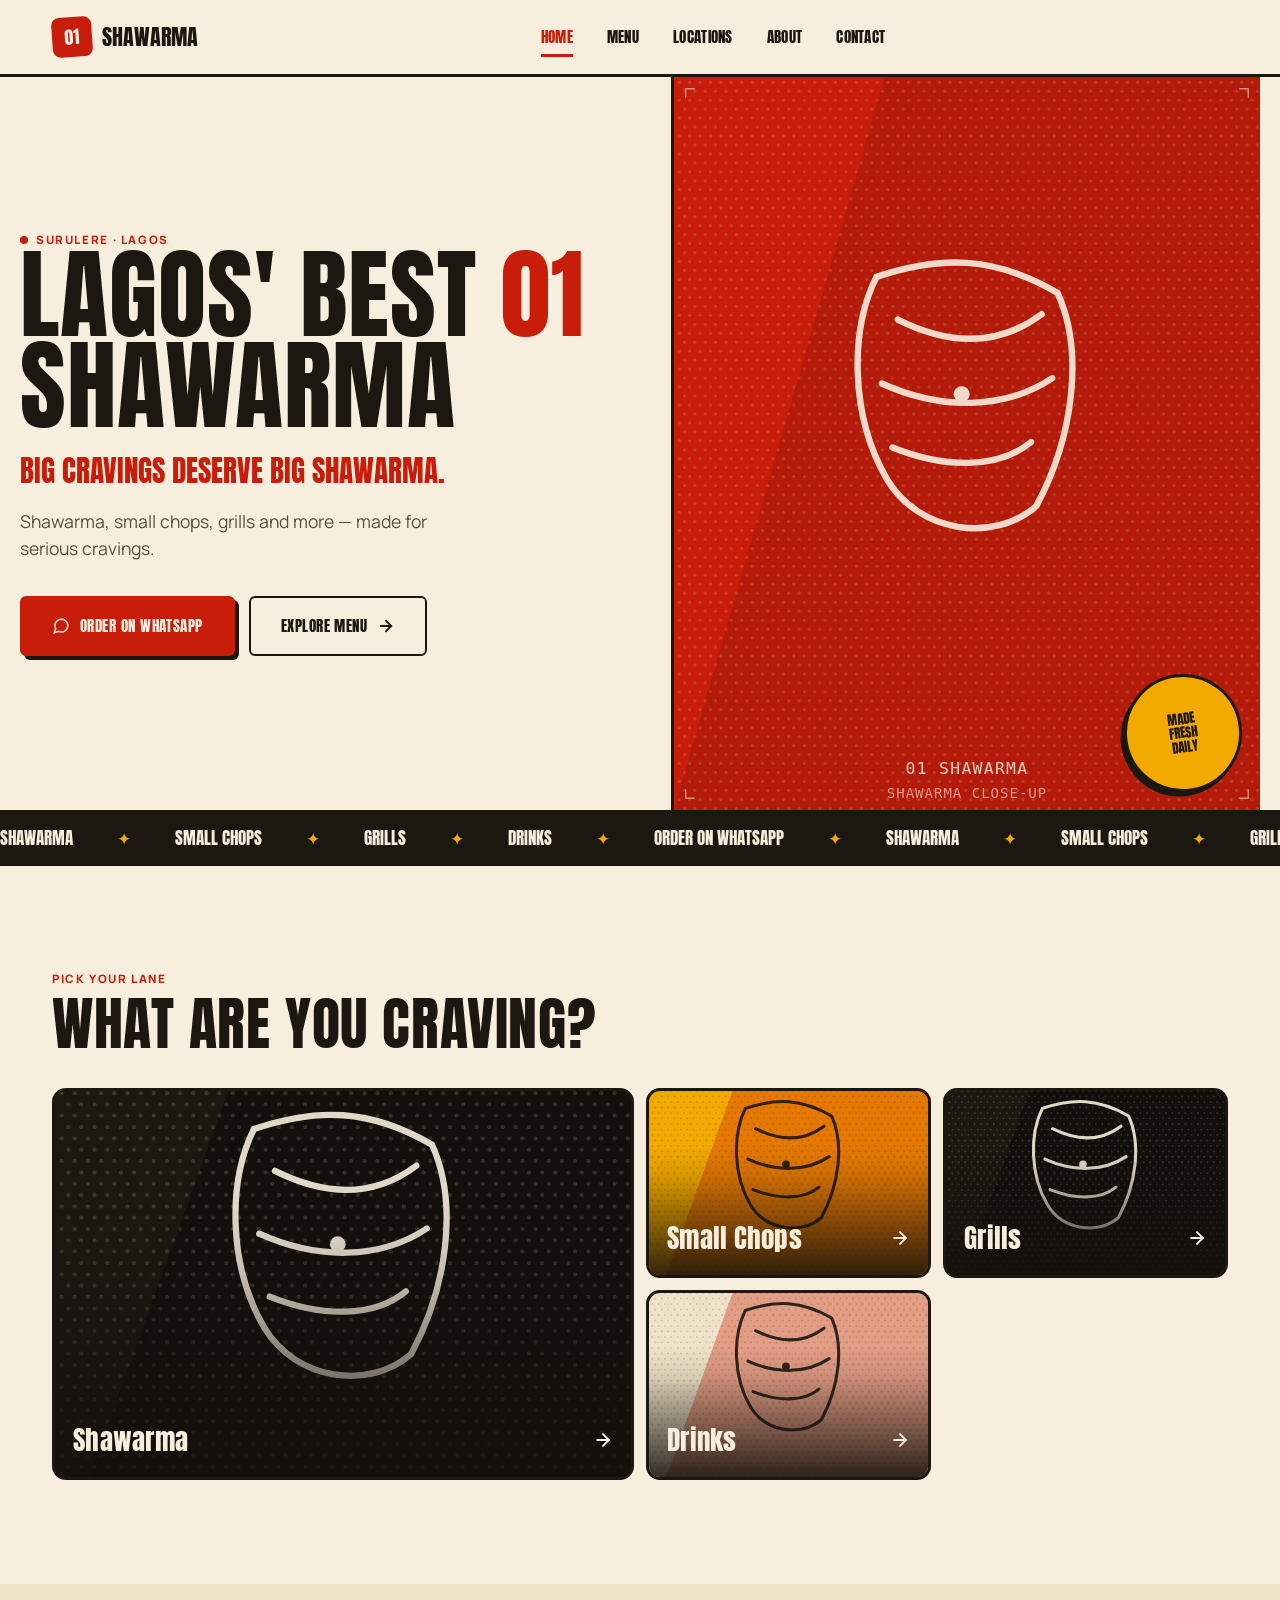
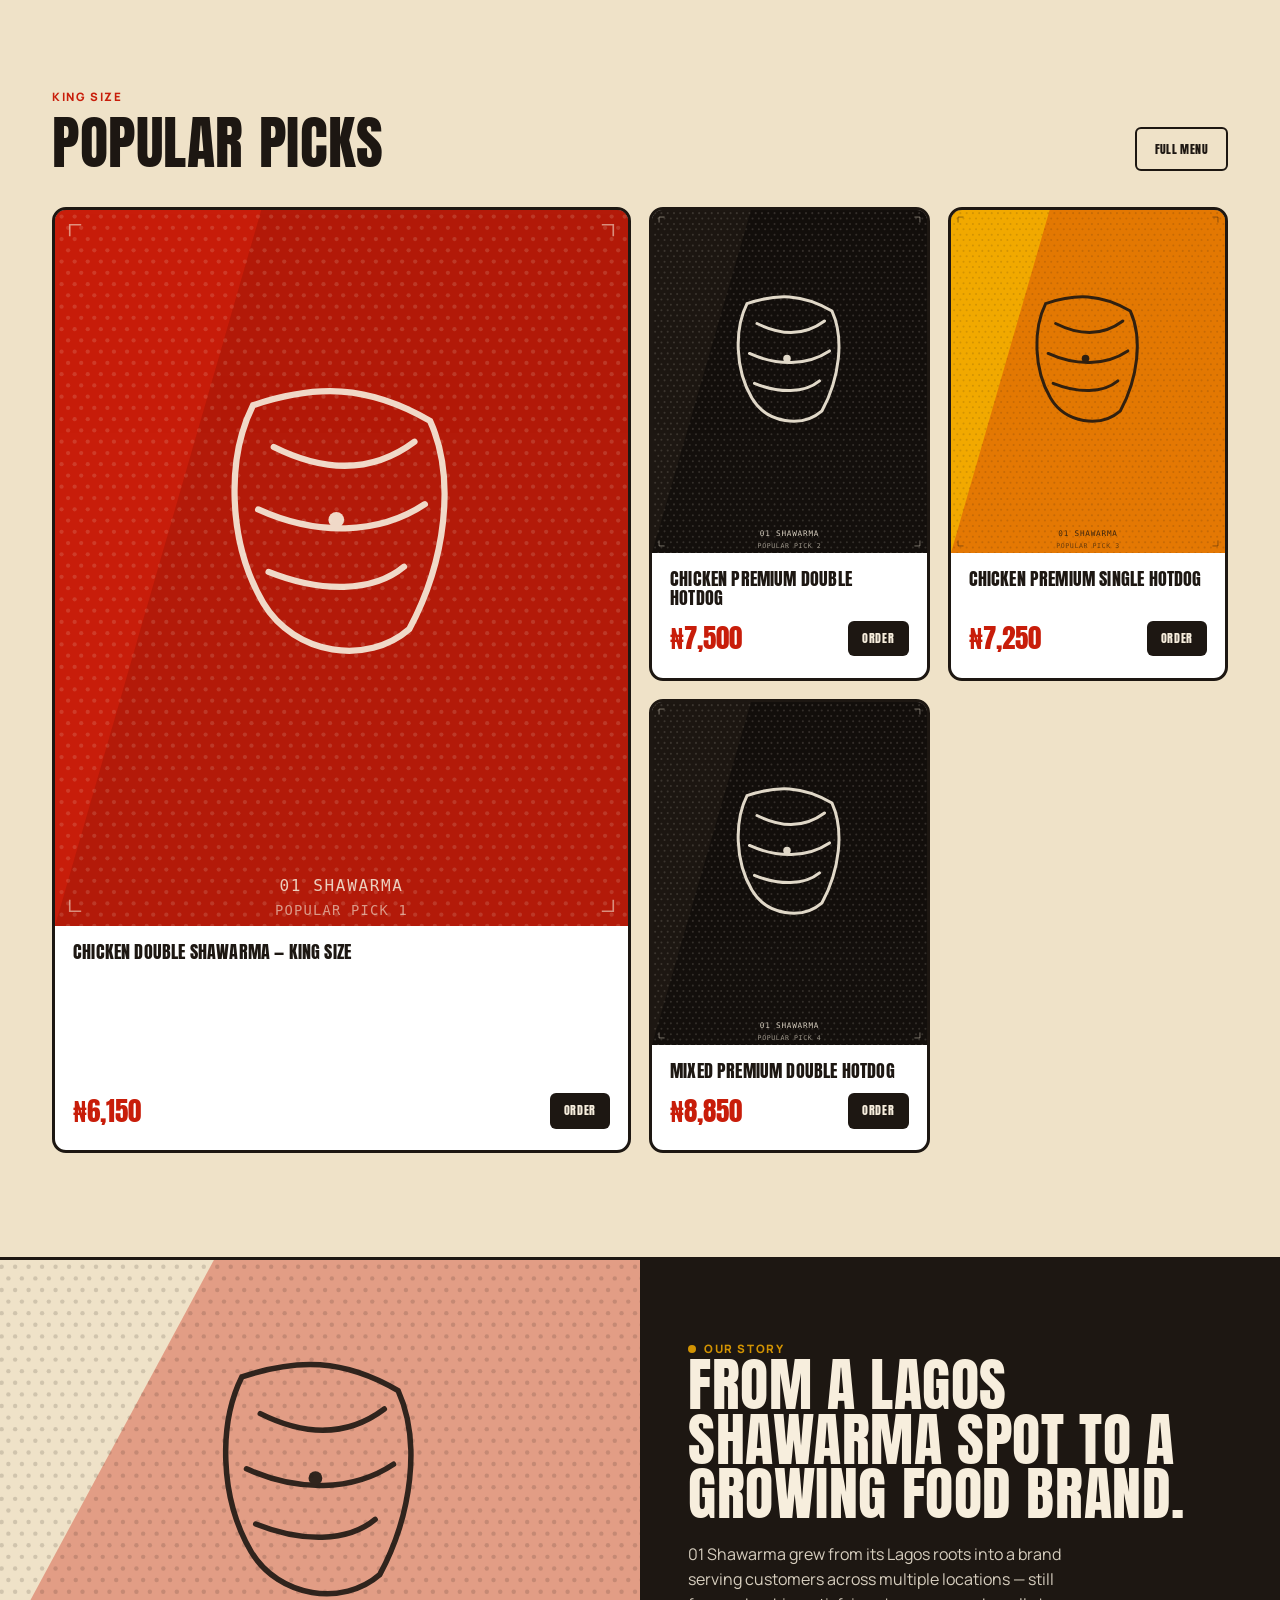
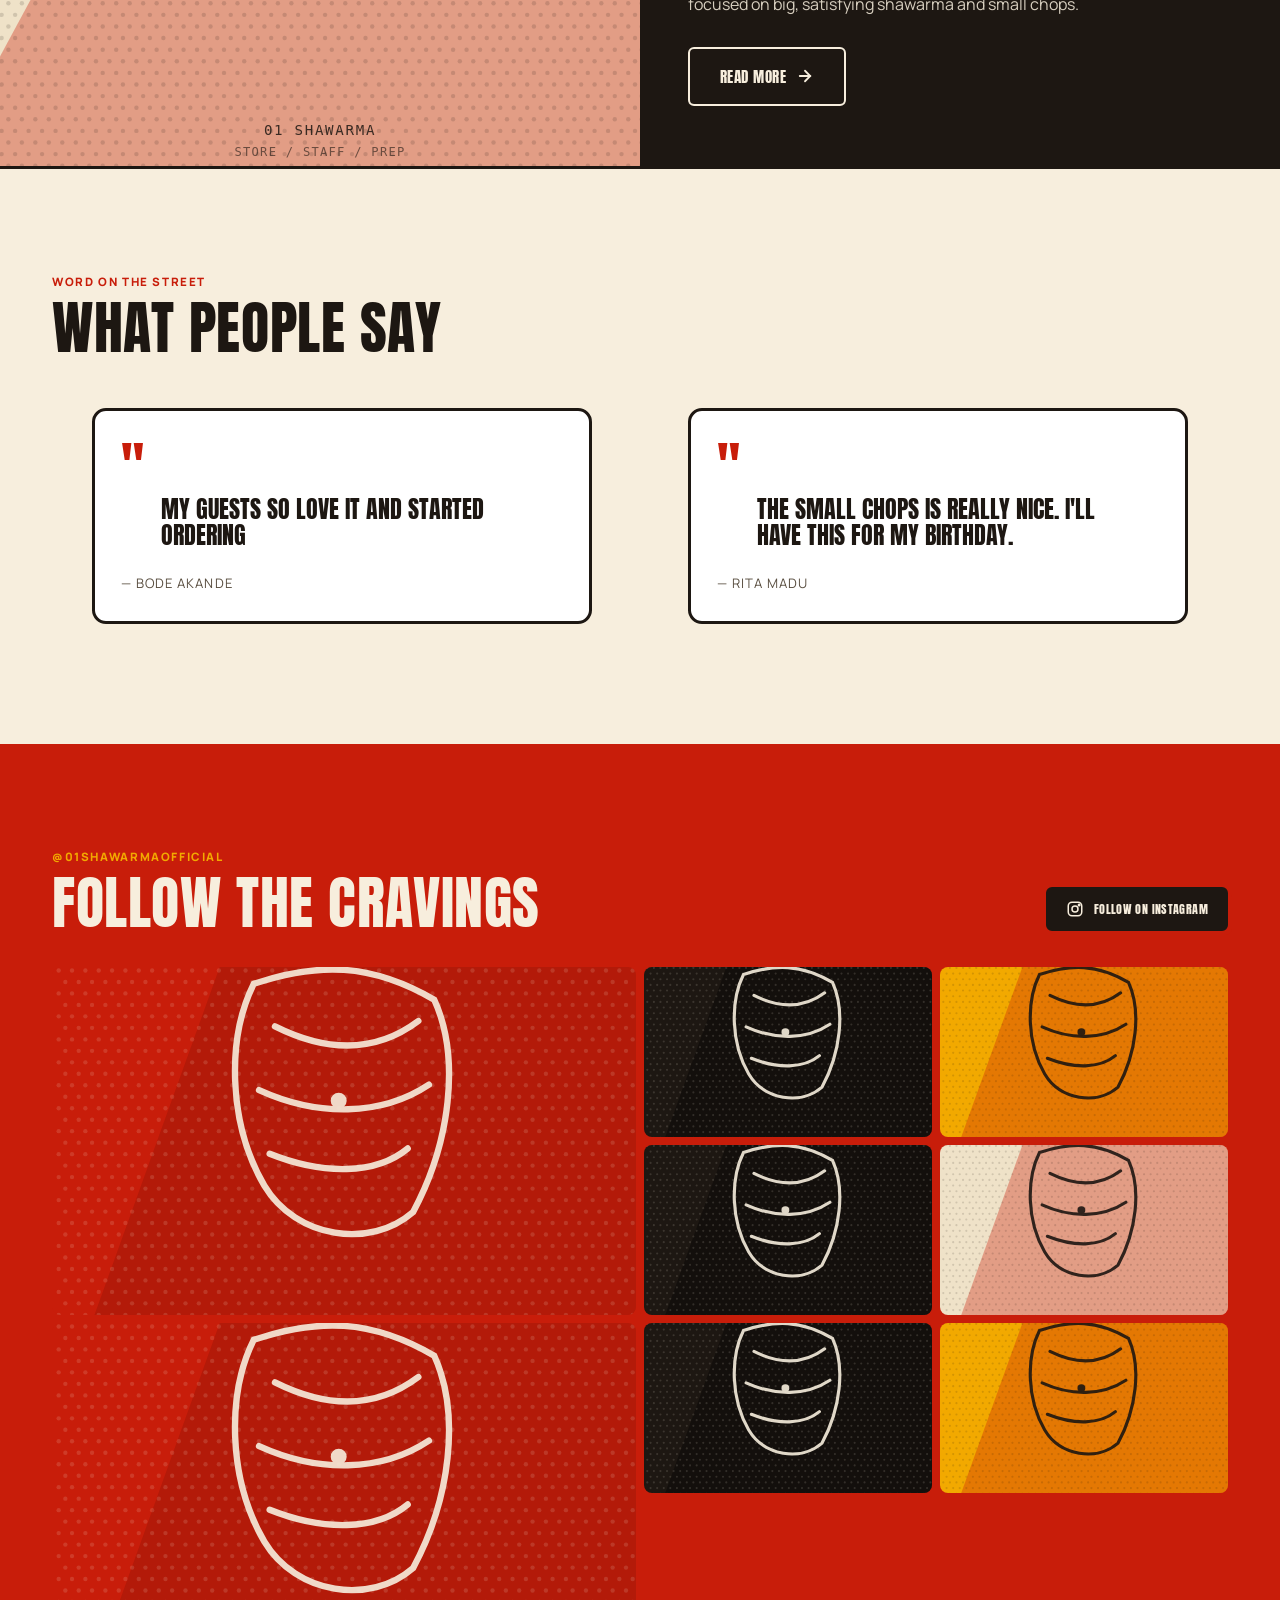
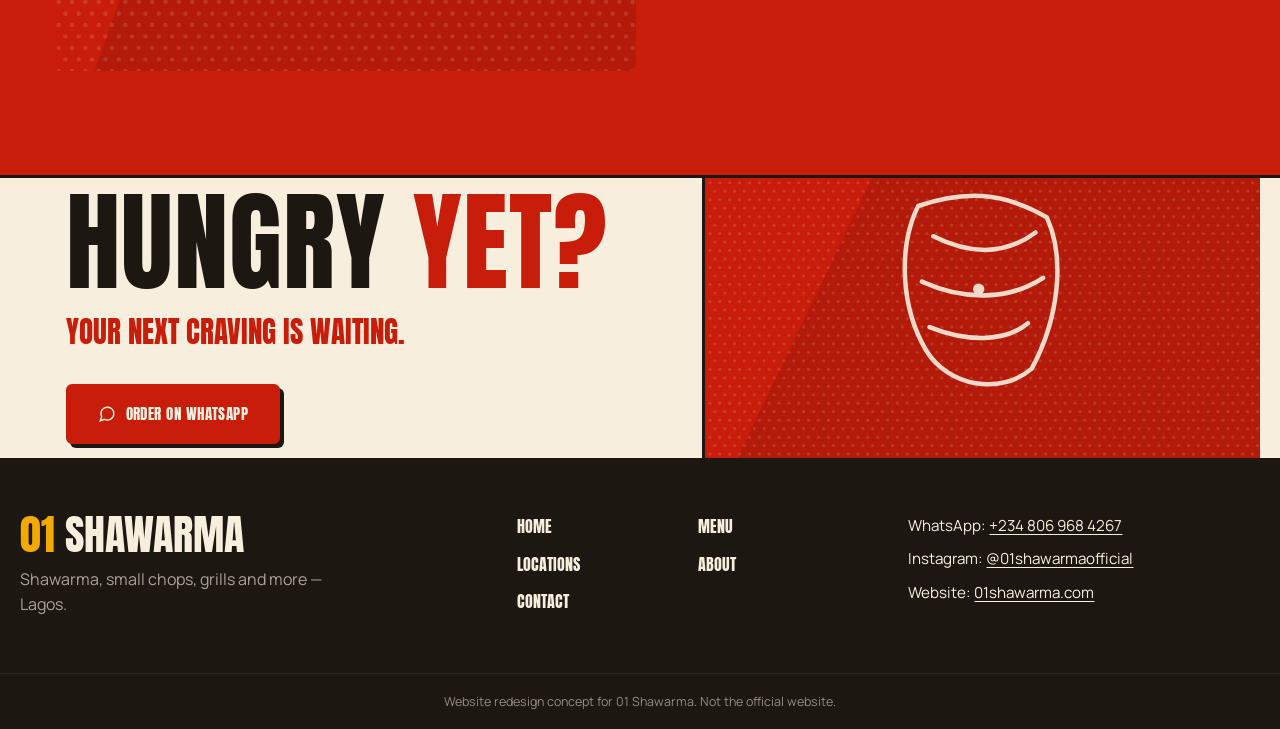
==== index.html @ a4154b5a "Add files via upload" ====
<!DOCTYPE html>
<html lang="en">
<head>
<meta charset="UTF-8" />
<meta name="viewport" content="width=device-width, initial-scale=1.0" />
<title>01 Shawarma — Lagos' Best 01 Shawarma | Order on WhatsApp</title>
<meta name="description" content="Big cravings deserve big shawarma. Shawarma, small chops, grills and more in Lagos. Order on WhatsApp." />
<meta property="og:title" content="01 Shawarma — Lagos' Best 01 Shawarma" />
<meta property="og:description" content="Shawarma, small chops, grills and more — made for serious cravings. Order on WhatsApp." />
<link rel="stylesheet" href="css/style.css" />
</head>
<body>

<!-- ======================= NAV ======================= -->
<header class="nav">
  <div class="wrap nav__row">
    <a href="index.html" class="logo" aria-label="01 Shawarma home">
      <span class="logo__mark">01</span> Shawarma
    </a>
    <nav class="nav__links" aria-label="Main">
      <a href="index.html" class="is-active">Home</a>
      <a href="menu.html">Menu</a>
      <a href="locations.html">Locations</a>
      <a href="about.html">About</a>
      <a href="contact.html">Contact</a>
    </nav>
    <div class="nav__actions">
      <a class="btn btn--primary btn--sm nav__whatsapp-desktop" href="https://wa.me/2348069684267?text=Hi%2001%20Shawarma%2C%20I%27d%20like%20to%20place%20an%20order." target="_blank" rel="noopener noreferrer">
        <svg viewBox="0 0 24 24" fill="none" stroke="currentColor" stroke-width="2"><path d="M21 11.5a8.38 8.38 0 0 1-.9 3.8 8.5 8.5 0 0 1-7.6 4.7 8.38 8.38 0 0 1-3.8-.9L3 21l1.9-5.7a8.38 8.38 0 0 1-.9-3.8 8.5 8.5 0 0 1 4.7-7.6 8.38 8.38 0 0 1 3.8-.9h.5a8.48 8.48 0 0 1 8 8v.5z"/></svg>
        Order on WhatsApp
      </a>
      <button class="nav__toggle" data-nav-toggle aria-expanded="false" aria-controls="mobile-nav" aria-label="Open menu">
        <svg width="20" height="20" viewBox="0 0 24 24" fill="none" stroke="currentColor" stroke-width="2.4" stroke-linecap="round"><line x1="3" y1="6" x2="21" y2="6"/><line x1="3" y1="12" x2="21" y2="12"/><line x1="3" y1="18" x2="21" y2="18"/></svg>
      </button>
    </div>
  </div>
  <nav id="mobile-nav" class="mobile-nav" data-mobile-nav aria-label="Mobile">
    <ul>
      <li><a href="index.html" class="is-active">Home</a></li>
      <li><a href="menu.html">Menu</a></li>
      <li><a href="locations.html">Locations</a></li>
      <li><a href="about.html">About</a></li>
      <li><a href="contact.html">Contact</a></li>
    </ul>
    <div class="mobile-nav__cta">
      <a class="btn btn--primary btn--block" href="https://wa.me/2348069684267?text=Hi%2001%20Shawarma%2C%20I%27d%20like%20to%20place%20an%20order." target="_blank" rel="noopener noreferrer">Order on WhatsApp</a>
    </div>
  </nav>
</header>

<!-- ======================= HERO ======================= -->
<section class="hero">
  <div class="wrap" style="padding:0;">
    <div class="hero__grid">
      <div class="hero__copy wrap">
        <p class="tag">Surulere · Lagos</p>
        <h1 class="h1">Lagos' best <span style="color:var(--red)">01</span> shawarma</h1>
        <p class="hero__sub">Big cravings deserve big shawarma.</p>
        <p class="hero__desc">Shawarma, small chops, grills and more — made for serious cravings.</p>
        <div class="hero__ctas">
          <a class="btn btn--primary" href="https://wa.me/2348069684267?text=Hi%2001%20Shawarma%2C%20I%27d%20like%20to%20place%20an%20order." target="_blank" rel="noopener noreferrer">
            <svg viewBox="0 0 24 24" fill="none" stroke="currentColor" stroke-width="2"><path d="M21 11.5a8.38 8.38 0 0 1-.9 3.8 8.5 8.5 0 0 1-7.6 4.7 8.38 8.38 0 0 1-3.8-.9L3 21l1.9-5.7a8.38 8.38 0 0 1-.9-3.8 8.5 8.5 0 0 1 4.7-7.6 8.38 8.38 0 0 1 3.8-.9h.5a8.48 8.48 0 0 1 8 8v.5z"/></svg>
            Order on WhatsApp
          </a>
          <a class="btn btn--outline" href="menu.html">
            Explore Menu
            <svg viewBox="0 0 24 24" fill="none" stroke="currentColor" stroke-width="2.4" stroke-linecap="round"><line x1="5" y1="12" x2="19" y2="12"/><polyline points="12 5 19 12 12 19"/></svg>
          </a>
        </div>
      </div>
      <div class="hero__media">
        <img src="images/hero-shawarma.svg" alt="Close-up of a freshly wrapped 01 Shawarma shawarma" />
        <div class="hero__badge">Made<br />fresh<br />daily</div>
      </div>
    </div>
  </div>
</section>

<!-- ======================= TICKER ======================= -->
<div class="ticker">
  <div class="ticker__track" data-ticker-track>
    <span>Shawarma <span class="dot">✦</span> Small Chops <span class="dot">✦</span> Grills <span class="dot">✦</span> Drinks <span class="dot">✦</span> Order on WhatsApp <span class="dot">✦</span></span>
  </div>
</div>

<!-- ======================= CATEGORIES ======================= -->
<section class="section">
  <div class="wrap">
    <div class="section-head reveal">
      <div>
        <p class="tag">Pick your lane</p>
        <h2 class="h2">What are you craving?</h2>
      </div>
    </div>
    <div class="bento">
      <a class="tile tile--feature" href="menu.html?category=Chicken%20Shawarma">
        <img src="images/cat-shawarma.svg" alt="01 Shawarma Shawarma" />
        <div class="tile__scrim"></div>
        <div class="tile__label">
          <h3>Shawarma</h3>
          <svg viewBox="0 0 24 24" fill="none" stroke="currentColor" stroke-width="2.4" stroke-linecap="round"><line x1="5" y1="12" x2="19" y2="12"/><polyline points="12 5 19 12 12 19"/></svg>
        </div>
      </a>
      <a class="tile" href="menu.html?category=Snacks">
        <img src="images/cat-smallchops.svg" alt="01 Shawarma Small Chops" />
        <div class="tile__scrim"></div>
        <div class="tile__label">
          <h3>Small Chops</h3>
          <svg viewBox="0 0 24 24" fill="none" stroke="currentColor" stroke-width="2.4" stroke-linecap="round"><line x1="5" y1="12" x2="19" y2="12"/><polyline points="12 5 19 12 12 19"/></svg>
        </div>
      </a>
      <a class="tile" href="menu.html?category=Special%2FMixed">
        <img src="images/cat-grills.svg" alt="01 Shawarma Grills" />
        <div class="tile__scrim"></div>
        <div class="tile__label">
          <h3>Grills</h3>
          <svg viewBox="0 0 24 24" fill="none" stroke="currentColor" stroke-width="2.4" stroke-linecap="round"><line x1="5" y1="12" x2="19" y2="12"/><polyline points="12 5 19 12 12 19"/></svg>
        </div>
      </a>
      <a class="tile" href="menu.html?category=Drinks">
        <img src="images/cat-drinks.svg" alt="01 Shawarma Drinks" />
        <div class="tile__scrim"></div>
        <div class="tile__label">
          <h3>Drinks</h3>
          <svg viewBox="0 0 24 24" fill="none" stroke="currentColor" stroke-width="2.4" stroke-linecap="round"><line x1="5" y1="12" x2="19" y2="12"/><polyline points="12 5 19 12 12 19"/></svg>
        </div>
      </a>
    </div>
  </div>
</section>

<!-- ======================= POPULAR PICKS ======================= -->
<section class="section" style="background:var(--cream-dim);">
  <div class="wrap">
    <div class="section-head reveal">
      <div>
        <p class="tag">King size</p>
        <h2 class="h2">Popular picks</h2>
      </div>
      <a href="menu.html" class="btn btn--outline btn--sm">Full menu</a>
    </div>
    <div class="picks-grid">
      <article class="card-product">
        <div class="card-product__media"><img src="images/pick-1.svg" alt="Chicken Double Shawarma, King Size" /></div>
        <div class="card-product__body">
          <h3 class="card-product__name">Chicken Double Shawarma — King Size</h3>
          <div class="card-product__row">
            <span class="price">₦6,150</span>
            <a class="card-product__order" href="https://wa.me/2348069684267?text=Hi%2001%20Shawarma%2C%20I%27d%20like%20to%20order%3A%20Chicken%20Double%20Shawarma%20%E2%80%94%20King%20Size" target="_blank" rel="noopener noreferrer">Order</a>
          </div>
        </div>
      </article>
      <article class="card-product">
        <div class="card-product__media"><img src="images/pick-2.svg" alt="Chicken Premium Double Hotdog, King Size" /></div>
        <div class="card-product__body">
          <h3 class="card-product__name">Chicken Premium Double Hotdog</h3>
          <div class="card-product__row">
            <span class="price">₦7,500</span>
            <a class="card-product__order" href="https://wa.me/2348069684267?text=Hi%2001%20Shawarma%2C%20I%27d%20like%20to%20order%3A%20Chicken%20Premium%20Double%20Hotdog%20%E2%80%94%20King%20Size" target="_blank" rel="noopener noreferrer">Order</a>
          </div>
        </div>
      </article>
      <article class="card-product">
        <div class="card-product__media"><img src="images/pick-3.svg" alt="Chicken Premium Single Hotdog, King Size" /></div>
        <div class="card-product__body">
          <h3 class="card-product__name">Chicken Premium Single Hotdog</h3>
          <div class="card-product__row">
            <span class="price">₦7,250</span>
            <a class="card-product__order" href="https://wa.me/2348069684267?text=Hi%2001%20Shawarma%2C%20I%27d%20like%20to%20order%3A%20Chicken%20Premium%20Single%20Hotdog%20%E2%80%94%20King%20Size" target="_blank" rel="noopener noreferrer">Order</a>
          </div>
        </div>
      </article>
      <article class="card-product">
        <div class="card-product__media"><img src="images/pick-4.svg" alt="Mixed Premium Double Hotdog, King Size" /></div>
        <div class="card-product__body">
          <h3 class="card-product__name">Mixed Premium Double Hotdog</h3>
          <div class="card-product__row">
            <span class="price">₦8,850</span>
            <a class="card-product__order" href="https://wa.me/2348069684267?text=Hi%2001%20Shawarma%2C%20I%27d%20like%20to%20order%3A%20Mixed%20Premium%20Double%20Hotdog%20%E2%80%94%20King%20Size" target="_blank" rel="noopener noreferrer">Order</a>
          </div>
        </div>
      </article>
    </div>
  </div>
</section>

<!-- ======================= STORY ======================= -->
<section class="split">
  <div class="split__media"><img src="images/story-kitchen.svg" alt="01 Shawarma staff preparing food in store" /></div>
  <div class="split__copy">
    <p class="tag">Our story</p>
    <h2 class="h2">From a Lagos shawarma spot to a growing food brand.</h2>
    <p>01 Shawarma grew from its Lagos roots into a brand serving customers across multiple locations — still focused on big, satisfying shawarma and small chops.</p>
    <a class="btn btn--outline" href="about.html" style="border-color:var(--cream); color:var(--cream);">
      Read more
      <svg viewBox="0 0 24 24" fill="none" stroke="currentColor" stroke-width="2.4" stroke-linecap="round"><line x1="5" y1="12" x2="19" y2="12"/><polyline points="12 5 19 12 12 19"/></svg>
    </a>
  </div>
</section>

<!-- ======================= TESTIMONIALS ======================= -->
<section class="section">
  <div class="wrap">
    <div class="section-head reveal">
      <div>
        <p class="tag">Word on the street</p>
        <h2 class="h2">What people say</h2>
      </div>
    </div>
    <div class="testimonials">
      <figure class="testimonial">
        <div class="testimonial__mark" aria-hidden="true">"</div>
        <blockquote class="testimonial__quote">My guests so love it and started ordering</blockquote>
        <figcaption class="testimonial__author">— Bode Akande</figcaption>
      </figure>
      <figure class="testimonial">
        <div class="testimonial__mark" aria-hidden="true">"</div>
        <blockquote class="testimonial__quote">The small chops is really nice. I'll have this for my birthday.</blockquote>
        <figcaption class="testimonial__author">— Rita Madu</figcaption>
      </figure>
    </div>
  </div>
</section>

<!-- ======================= INSTAGRAM ======================= -->
<section class="section insta-section">
  <div class="wrap">
    <div class="section-head reveal">
      <div>
        <p class="tag">@01shawarmaofficial</p>
        <h2 class="h2">Follow the cravings</h2>
      </div>
      <a href="https://instagram.com/01shawarmaofficial" target="_blank" rel="noopener noreferrer" class="btn btn--dark btn--sm">
        <svg viewBox="0 0 24 24" fill="none" stroke="currentColor" stroke-width="2"><rect x="3" y="3" width="18" height="18" rx="5"/><circle cx="12" cy="12" r="4"/><circle cx="17.5" cy="6.5" r="1"/></svg>
        Follow on Instagram
      </a>
    </div>
    <div class="collage">
      <a class="span-2" href="https://instagram.com/01shawarmaofficial" target="_blank" rel="noopener noreferrer" aria-label="01 Shawarma Instagram post 1"><img src="images/insta-1.svg" alt="01 Shawarma Instagram photo 1" /></a>
      <a href="https://instagram.com/01shawarmaofficial" target="_blank" rel="noopener noreferrer" aria-label="01 Shawarma Instagram post 2"><img src="images/insta-2.svg" alt="01 Shawarma Instagram photo 2" /></a>
      <a href="https://instagram.com/01shawarmaofficial" target="_blank" rel="noopener noreferrer" aria-label="01 Shawarma Instagram post 3"><img src="images/insta-3.svg" alt="01 Shawarma Instagram photo 3" /></a>
      <a href="https://instagram.com/01shawarmaofficial" target="_blank" rel="noopener noreferrer" aria-label="01 Shawarma Instagram post 4"><img src="images/insta-4.svg" alt="01 Shawarma Instagram photo 4" /></a>
      <a href="https://instagram.com/01shawarmaofficial" target="_blank" rel="noopener noreferrer" aria-label="01 Shawarma Instagram post 5"><img src="images/insta-5.svg" alt="01 Shawarma Instagram photo 5" /></a>
      <a class="span-2" href="https://instagram.com/01shawarmaofficial" target="_blank" rel="noopener noreferrer" aria-label="01 Shawarma Instagram post 6"><img src="images/insta-6.svg" alt="01 Shawarma Instagram photo 6" /></a>
      <a href="https://instagram.com/01shawarmaofficial" target="_blank" rel="noopener noreferrer" aria-label="01 Shawarma Instagram post 7"><img src="images/insta-7.svg" alt="01 Shawarma Instagram photo 7" /></a>
      <a href="https://instagram.com/01shawarmaofficial" target="_blank" rel="noopener noreferrer" aria-label="01 Shawarma Instagram post 8"><img src="images/insta-8.svg" alt="01 Shawarma Instagram photo 8" /></a>
    </div>
  </div>
</section>

<!-- ======================= FINAL CTA ======================= -->
<section class="final-cta">
  <div class="wrap" style="padding:0;">
    <div class="final-cta__grid">
      <div class="final-cta__copy wrap">
        <h2 class="h1">Hungry <span>yet?</span></h2>
        <p class="hero__sub">Your next craving is waiting.</p>
        <a class="btn btn--primary" style="margin-top:30px; align-self:flex-start;" href="https://wa.me/2348069684267?text=Hi%2001%20Shawarma%2C%20I%27d%20like%20to%20place%20an%20order." target="_blank" rel="noopener noreferrer">
          <svg viewBox="0 0 24 24" fill="none" stroke="currentColor" stroke-width="2"><path d="M21 11.5a8.38 8.38 0 0 1-.9 3.8 8.5 8.5 0 0 1-7.6 4.7 8.38 8.38 0 0 1-3.8-.9L3 21l1.9-5.7a8.38 8.38 0 0 1-.9-3.8 8.5 8.5 0 0 1 4.7-7.6 8.38 8.38 0 0 1 3.8-.9h.5a8.48 8.48 0 0 1 8 8v.5z"/></svg>
          Order on WhatsApp
        </a>
      </div>
      <div class="final-cta__media"><img src="images/final-cta.svg" alt="Close-up of 01 Shawarma food" /></div>
    </div>
  </div>
</section>

<!-- ======================= FOOTER ======================= -->
<footer class="footer">
  <div class="wrap footer__grid">
    <div>
      <p class="footer__brand"><span>01</span> Shawarma</p>
      <p class="footer__tag">Shawarma, small chops, grills and more — Lagos.</p>
    </div>
    <nav class="footer__links" aria-label="Footer">
      <a href="index.html">Home</a>
      <a href="menu.html">Menu</a>
      <a href="locations.html">Locations</a>
      <a href="about.html">About</a>
      <a href="contact.html">Contact</a>
    </nav>
    <div class="footer__contact">
      <p>WhatsApp: <a href="https://wa.me/2348069684267?text=Hi%2001%20Shawarma%2C%20I%27d%20like%20to%20place%20an%20order." target="_blank" rel="noopener noreferrer">+234 806 968 4267</a></p>
      <p>Instagram: <a href="https://instagram.com/01shawarmaofficial" target="_blank" rel="noopener noreferrer">@01shawarmaofficial</a></p>
      <p>Website: <a href="https://01shawarma.com" target="_blank" rel="noopener noreferrer">01shawarma.com</a></p>
    </div>
  </div>
  <div class="footer__bottom">Website redesign concept for 01 Shawarma. Not the official website.</div>
</footer>

<!-- Pinned WhatsApp bar on phones -->
<div class="mobile-order-bar">
  <a class="btn btn--primary btn--block" href="https://wa.me/2348069684267?text=Hi%2001%20Shawarma%2C%20I%27d%20like%20to%20place%20an%20order." target="_blank" rel="noopener noreferrer">
    <svg viewBox="0 0 24 24" fill="none" stroke="currentColor" stroke-width="2"><path d="M21 11.5a8.38 8.38 0 0 1-.9 3.8 8.5 8.5 0 0 1-7.6 4.7 8.38 8.38 0 0 1-3.8-.9L3 21l1.9-5.7a8.38 8.38 0 0 1-.9-3.8 8.5 8.5 0 0 1 4.7-7.6 8.38 8.38 0 0 1 3.8-.9h.5a8.48 8.48 0 0 1 8 8v.5z"/></svg>
    Order on WhatsApp
  </a>
</div>

<script src="js/script.js"></script>
</body>
</html>
---- css/style.css ----
/* ============================================================
   01 SHAWARMA — Design System
   Lagos street-food energy, premium execution.
   ============================================================ */

@import url('https://fonts.googleapis.com/css2?family=Anton&family=Manrope:wght@400;500;600;700;800&display=swap');

:root {
  /* --- Color tokens --- */
  --red:        #C81D0A;
  --red-bright: #E8350F;
  --red-deep:   #8C1408;
  --charcoal:   #1D1712;
  --charcoal-2: #14100C;
  --cream:      #F7EEDD;
  --cream-dim:  #EFE2C8;
  --gold:       #F2A900;
  --ink:        #1D1712;

  --bg:         var(--cream);
  --text:       var(--ink);
  --text-soft:  #5A4F41;
  --surface:    #ffffff;
  --line:       var(--ink);

  /* --- Type --- */
  --font-display: 'Anton', 'Arial Narrow', sans-serif;
  --font-body: 'Manrope', -apple-system, 'Segoe UI', sans-serif;

  /* --- Spacing scale --- */
  --space-1: 0.5rem;
  --space-2: 1rem;
  --space-3: 1.5rem;
  --space-4: 2.5rem;
  --space-5: 4rem;
  --space-6: 6.5rem;

  --radius-sm: 6px;
  --radius-md: 14px;
  --container: 1240px;
}

/* --- Reset --- */
* { box-sizing: border-box; }
html { scroll-behavior: smooth; }
body {
  margin: 0;
  background: var(--bg);
  color: var(--text);
  font-family: var(--font-body);
  font-size: 16px;
  line-height: 1.55;
  -webkit-font-smoothing: antialiased;
}
img { max-width: 100%; display: block; }
a { color: inherit; text-decoration: none; }
button { font: inherit; cursor: pointer; background: none; border: none; color: inherit; }
ul { list-style: none; margin: 0; padding: 0; }
h1, h2, h3, h4 { margin: 0; font-family: var(--font-display); font-weight: 400; letter-spacing: 0.01em; }
p { margin: 0; }

:focus-visible {
  outline: 3px solid var(--gold);
  outline-offset: 2px;
}

.wrap {
  max-width: var(--container);
  margin: 0 auto;
  padding: 0 20px;
}
@media (min-width: 640px) {
  .wrap { padding: 0 32px; }
}

.section { padding: var(--space-6) 0; }
.section--tight { padding: var(--space-5) 0; }

/* --- Typography scale --- */
.h1 {
  font-size: clamp(2.6rem, 9vw, 6.2rem);
  line-height: 0.92;
  text-transform: uppercase;
}
.h2 {
  font-size: clamp(2rem, 5.2vw, 3.6rem);
  line-height: 0.95;
  text-transform: uppercase;
}
.h3 {
  font-size: clamp(1.3rem, 2.6vw, 1.7rem);
  line-height: 1.05;
  text-transform: uppercase;
}
.lede {
  font-size: clamp(1.05rem, 1.6vw, 1.3rem);
  color: var(--text-soft);
  max-width: 46ch;
}
.tag {
  display: inline-flex;
  align-items: center;
  gap: 8px;
  font-family: var(--font-body);
  font-weight: 800;
  font-size: 0.72rem;
  letter-spacing: 0.14em;
  text-transform: uppercase;
  color: var(--red);
}
.tag::before {
  content: "";
  width: 8px; height: 8px;
  background: var(--red);
  border-radius: 50%;
  flex-shrink: 0;
}
.price {
  font-family: var(--font-display);
  font-size: 1.7rem;
  color: var(--red);
}

/* --- Buttons --- */
.btn {
  display: inline-flex;
  align-items: center;
  justify-content: center;
  gap: 10px;
  font-family: var(--font-display);
  font-size: 0.95rem;
  letter-spacing: 0.03em;
  text-transform: uppercase;
  padding: 16px 30px;
  border-radius: var(--radius-sm);
  border: 2px solid var(--line);
  transition: transform 0.15s ease, background 0.15s ease, color 0.15s ease, box-shadow 0.15s ease;
  white-space: nowrap;
}
.btn:hover { transform: translateY(-2px); }
.btn:active { transform: translateY(0); }

.btn--primary {
  background: var(--red);
  border-color: var(--red);
  color: var(--cream);
  box-shadow: 4px 4px 0 var(--charcoal);
}
.btn--primary:hover { background: var(--red-bright); border-color: var(--red-bright); box-shadow: 6px 6px 0 var(--charcoal); }

.btn--dark {
  background: var(--charcoal);
  border-color: var(--charcoal);
  color: var(--cream);
  box-shadow: 4px 4px 0 var(--red);
}
.btn--dark:hover { box-shadow: 6px 6px 0 var(--red); }

.btn--outline {
  background: transparent;
  border-color: var(--line);
  color: var(--text);
}
.btn--outline:hover { background: var(--text); color: var(--bg); }

.btn--sm { padding: 10px 18px; font-size: 0.78rem; }
.btn--block { width: 100%; }

.btn svg { width: 18px; height: 18px; flex-shrink: 0; }

/* ============================================================
   NAV
   ============================================================ */
.nav {
  position: sticky;
  top: 0;
  z-index: 100;
  background: var(--cream);
  border-bottom: 3px solid var(--ink);
}
.nav__row {
  display: flex;
  align-items: center;
  justify-content: space-between;
  height: 74px;
}
.logo {
  display: flex;
  align-items: center;
  gap: 10px;
  font-family: var(--font-display);
  font-size: 1.4rem;
  text-transform: uppercase;
}
.logo__mark {
  display: flex;
  align-items: center;
  justify-content: center;
  width: 40px; height: 40px;
  background: var(--red);
  color: var(--cream);
  border-radius: 8px;
  font-size: 1.1rem;
  transform: rotate(-4deg);
}
.nav__links {
  display: none;
  align-items: center;
  gap: 34px;
}
.nav__links a {
  font-family: var(--font-display);
  font-size: 0.92rem;
  letter-spacing: 0.02em;
  text-transform: uppercase;
  position: relative;
  padding: 6px 0;
}
.nav__links a.is-active,
.nav__links a:hover { color: var(--red); }
.nav__links a.is-active::after {
  content: "";
  position: absolute; left: 0; right: 0; bottom: -3px;
  height: 3px; background: var(--red);
}
.nav__actions { display: flex; align-items: center; gap: 10px; }
.nav__toggle {
  display: flex;
  width: 44px; height: 44px;
  align-items: center; justify-content: center;
  border: 2px solid var(--ink);
  border-radius: 8px;
}
@media (min-width: 900px) {
  .nav__links { display: flex; }
  .nav__toggle { display: none; }
  .nav__whatsapp-desktop { display: inline-flex; }
}
.nav__whatsapp-desktop { display: none; }

.mobile-nav {
  display: none;
  background: var(--charcoal);
  color: var(--cream);
  border-top: 3px solid var(--ink);
}
.mobile-nav.is-open { display: block; }
.mobile-nav ul { padding: 14px 20px; }
.mobile-nav li { border-bottom: 1px solid rgba(247,238,221,0.14); }
.mobile-nav a {
  display: block;
  padding: 18px 0;
  font-family: var(--font-display);
  font-size: 2rem;
  text-transform: uppercase;
}
.mobile-nav a.is-active { color: var(--gold); }
.mobile-nav__cta { padding: 4px 20px 22px; }

.mobile-order-bar {
  position: fixed;
  left: 0; right: 0; bottom: 0;
  z-index: 90;
  padding: 12px 16px;
  background: var(--cream);
  border-top: 3px solid var(--ink);
}
@media (min-width: 640px) {
  .mobile-order-bar { display: none; }
}
body { padding-bottom: 76px; }
@media (min-width: 640px) {
  body { padding-bottom: 0; }
}

/* ============================================================
   HERO
   ============================================================ */
.hero {
  border-bottom: 3px solid var(--ink);
  overflow: hidden;
}
.hero__grid {
  display: grid;
  grid-template-columns: 1fr;
}
@media (min-width: 960px) {
  .hero__grid { grid-template-columns: 1.05fr 0.95fr; align-items: stretch; }
}
.hero__copy {
  display: flex;
  flex-direction: column;
  justify-content: center;
  padding: 56px 0 40px;
}
@media (min-width: 960px) {
  .hero__copy { padding: 0 48px 0 0; }
}
.hero__sub {
  margin-top: 18px;
  font-family: var(--font-display);
  font-size: clamp(1.2rem, 2.6vw, 1.8rem);
  text-transform: uppercase;
  color: var(--red);
}
.hero__desc {
  margin-top: 14px;
  max-width: 40ch;
  color: var(--text-soft);
  font-size: 1.1rem;
}
.hero__ctas {
  margin-top: 34px;
  display: flex;
  flex-wrap: wrap;
  gap: 14px;
}
.hero__media {
  position: relative;
  min-height: 340px;
}
@media (min-width: 960px) {
  .hero__media { border-left: 3px solid var(--ink); }
}
.hero__media img {
  width: 100%; height: 100%;
  object-fit: cover;
}
.hero__badge {
  position: absolute;
  right: 18px; bottom: 18px;
  background: var(--gold);
  color: var(--charcoal);
  border: 3px solid var(--ink);
  border-radius: 999px;
  width: 118px; height: 118px;
  display: flex; align-items: center; justify-content: center;
  text-align: center;
  font-family: var(--font-display);
  font-size: 0.82rem;
  line-height: 1.05;
  text-transform: uppercase;
  transform: rotate(-8deg);
  box-shadow: -4px 4px 0 var(--charcoal);
}

/* ============================================================
   TICKER
   ============================================================ */
.ticker {
  overflow: hidden;
  background: var(--charcoal);
  color: var(--cream);
  border-bottom: 3px solid var(--ink);
  padding: 12px 0;
}
.ticker__track {
  display: flex;
  width: max-content;
  gap: 44px;
  animation: scroll-left 26s linear infinite;
}
.ticker__track span {
  display: flex;
  align-items: center;
  gap: 44px;
  font-family: var(--font-display);
  font-size: 1.05rem;
  text-transform: uppercase;
  white-space: nowrap;
}
.ticker__track .dot { color: var(--gold); }
@keyframes scroll-left {
  from { transform: translateX(0); }
  to { transform: translateX(-50%); }
}
@media (prefers-reduced-motion: reduce) {
  .ticker__track { animation: none; }
}

/* ============================================================
   SECTION HEAD
   ============================================================ */
.section-head {
  display: flex;
  flex-wrap: wrap;
  align-items: flex-end;
  justify-content: space-between;
  gap: 18px;
  margin-bottom: 36px;
}
.section-head .tag { margin-bottom: 10px; display: block; }

/* ============================================================
   CRAVINGS / CATEGORY BENTO
   ============================================================ */
.bento {
  display: grid;
  gap: 12px;
  grid-template-columns: repeat(2, 1fr);
}
@media (min-width: 760px) {
  .bento { grid-template-columns: repeat(4, 1fr); grid-template-rows: repeat(2, 1fr); }
  .bento .tile--feature { grid-column: span 2; grid-row: span 2; }
}
.tile {
  position: relative;
  display: block;
  border: 3px solid var(--ink);
  border-radius: var(--radius-md);
  overflow: hidden;
  background: var(--charcoal);
  min-height: 190px;
}
.tile--feature { min-height: 260px; }
.tile img {
  position: absolute; inset: 0;
  width: 100%; height: 100%;
  object-fit: cover;
  transition: transform 0.5s ease;
}
.tile:hover img { transform: scale(1.06); }
.tile__scrim {
  position: absolute; inset: 0;
  background: linear-gradient(to top, rgba(20,16,12,0.86) 0%, rgba(20,16,12,0.1) 55%, transparent 70%);
}
.tile__label {
  position: absolute; left: 0; right: 0; bottom: 0;
  display: flex; align-items: center; justify-content: space-between;
  padding: 16px 18px;
  color: var(--cream);
}
.tile__label h3 { font-size: clamp(1.15rem, 2.4vw, 1.7rem); }
.tile__label svg { width: 20px; height: 20px; flex-shrink: 0; transition: transform 0.2s ease; }
.tile:hover .tile__label svg { transform: translateX(4px); }

/* ============================================================
   PRODUCT CARDS (popular picks + menu)
   ============================================================ */
.picks-grid {
  display: grid;
  gap: 18px;
  grid-template-columns: repeat(2, 1fr);
}
@media (min-width: 760px) {
  .picks-grid { grid-template-columns: repeat(4, 1fr); }
  .picks-grid > *:first-child { grid-column: span 2; grid-row: span 2; }
}
.card-product {
  display: flex;
  flex-direction: column;
  background: var(--surface);
  border: 3px solid var(--ink);
  border-radius: var(--radius-md);
  overflow: hidden;
}
.card-product__media {
  position: relative;
  aspect-ratio: 4/5;
  overflow: hidden;
  background: var(--charcoal);
}
.picks-grid > *:first-child .card-product__media { aspect-ratio: 4/5; }
.card-product__media img {
  width: 100%; height: 100%; object-fit: cover;
  transition: transform 0.5s ease;
}
.card-product:hover .card-product__media img { transform: scale(1.07); }
.card-product__body {
  padding: 16px 18px 18px;
  display: flex;
  flex-direction: column;
  gap: 10px;
  flex: 1;
}
.card-product__name {
  font-family: var(--font-display);
  font-size: 1.1rem;
  text-transform: uppercase;
  line-height: 1.1;
}
.card-product__row {
  margin-top: auto;
  display: flex;
  align-items: center;
  justify-content: space-between;
  gap: 10px;
}
.card-product__order {
  font-family: var(--font-display);
  font-size: 0.72rem;
  letter-spacing: 0.06em;
  text-transform: uppercase;
  background: var(--charcoal);
  color: var(--cream);
  padding: 9px 14px;
  border-radius: 6px;
  transition: background 0.15s ease;
}
.card-product__order:hover { background: var(--red); }

/* ============================================================
   STORY / SPLIT SECTIONS
   ============================================================ */
.split {
  display: grid;
  grid-template-columns: 1fr;
  border-top: 3px solid var(--ink);
  border-bottom: 3px solid var(--ink);
}
@media (min-width: 900px) {
  .split { grid-template-columns: 1fr 1fr; }
  .split--rev { direction: rtl; }
  .split--rev > * { direction: ltr; }
}
.split__media { min-height: 280px; position: relative; }
.split__media img { position: absolute; inset: 0; width: 100%; height: 100%; object-fit: cover; }
.split__copy {
  background: var(--charcoal);
  color: var(--cream);
  padding: 52px 24px;
  display: flex;
  flex-direction: column;
  justify-content: center;
}
@media (min-width: 640px) { .split__copy { padding: 60px 48px; } }
.split__copy .tag { color: var(--gold); }
.split__copy .tag::before { background: var(--gold); }
.split__copy p { margin-top: 20px; max-width: 42ch; opacity: 0.85; }
.split__copy .btn { margin-top: 30px; align-self: flex-start; }

.split__copy--light { background: var(--cream); color: var(--ink); }
.split__copy--light p { opacity: 1; color: var(--text-soft); }

/* ============================================================
   TESTIMONIALS
   ============================================================ */
.testimonials { display: grid; gap: 16px; grid-template-columns: 1fr; }
@media (min-width: 760px) { .testimonials { grid-template-columns: 1fr 1fr; } }
.testimonial {
  border: 3px solid var(--ink);
  border-radius: var(--radius-md);
  padding: 28px 26px;
  background: var(--surface);
}
.testimonial__mark { font-family: var(--font-display); font-size: 3.4rem; line-height: 1; color: var(--red); }
.testimonial__quote { margin-top: 4px; font-family: var(--font-display); font-size: 1.5rem; text-transform: uppercase; line-height: 1.08; }
.testimonial__author { margin-top: 14px; font-size: 0.82rem; letter-spacing: 0.08em; text-transform: uppercase; color: var(--text-soft); }

/* ============================================================
   INSTAGRAM COLLAGE
   ============================================================ */
.insta-section { background: var(--red); color: var(--cream); }
.insta-section .tag { color: var(--gold); }
.insta-section .tag::before { background: var(--gold); }
.collage {
  display: grid;
  gap: 8px;
  grid-template-columns: repeat(4, 1fr);
  grid-auto-rows: 140px;
}
@media (min-width: 640px) { .collage { grid-auto-rows: 170px; } }
.collage a { position: relative; display: block; overflow: hidden; border-radius: 8px; }
.collage img { position: absolute; inset: 0; width: 100%; height: 100%; object-fit: cover; transition: transform 0.4s ease; }
.collage a:hover img { transform: scale(1.08); }
.collage .span-2 { grid-column: span 2; grid-row: span 2; }
@media (max-width: 639px) {
  .collage .span-2 { grid-column: span 2; grid-row: span 1; }
}

/* ============================================================
   FINAL CTA
   ============================================================ */
.final-cta { border-top: 3px solid var(--ink); }
.final-cta__grid { display: grid; grid-template-columns: 1fr; }
@media (min-width: 900px) { .final-cta__grid { grid-template-columns: 1.1fr 0.9fr; } }
.final-cta__copy { display: flex; flex-direction: column; justify-content: center; padding: 56px 0; }
@media (min-width: 900px) { .final-cta__copy { padding: 0 48px 0 0; } }
.final-cta__copy .h1 { font-size: clamp(3rem, 9vw, 6.8rem); }
.final-cta__copy .h1 span { color: var(--red); }
.final-cta__media { min-height: 280px; position: relative; }
@media (min-width: 900px) { .final-cta__media { border-left: 3px solid var(--ink); } }
.final-cta__media img { position: absolute; inset: 0; width: 100%; height: 100%; object-fit: cover; }

/* ============================================================
   FOOTER
   ============================================================ */
.footer { background: var(--charcoal); color: var(--cream); }
.footer__grid {
  display: grid;
  gap: 40px;
  padding: 56px 0;
  grid-template-columns: 1fr;
}
@media (min-width: 760px) { .footer__grid { grid-template-columns: 1.3fr 1fr 1fr; } }
.footer__brand { font-family: var(--font-display); font-size: 2.6rem; text-transform: uppercase; line-height: 1; }
.footer__brand span { color: var(--gold); }
.footer__tag { margin-top: 12px; opacity: 0.65; max-width: 32ch; }
.footer__links { display: grid; grid-template-columns: 1fr 1fr; gap: 10px; }
.footer__links a { font-family: var(--font-display); text-transform: uppercase; }
.footer__links a:hover { color: var(--gold); }
.footer__contact { display: flex; flex-direction: column; gap: 10px; font-size: 0.95rem; }
.footer__contact a { text-decoration: underline; text-underline-offset: 3px; }
.footer__contact a:hover { color: var(--gold); }
.footer__bottom {
  border-top: 1px solid rgba(247,238,221,0.15);
  padding: 18px 0;
  text-align: center;
  font-size: 0.78rem;
  opacity: 0.55;
}

/* ============================================================
   PAGE HEADER (interior pages)
   ============================================================ */
.page-head { padding: 52px 0 40px; }
@media (min-width: 640px) { .page-head { padding: 72px 0 48px; } }
.page-head .h1 { max-width: 18ch; }
.page-head .lede { margin-top: 16px; }
.notice {
  display: inline-block;
  margin-top: 18px;
  background: var(--gold);
  color: var(--charcoal);
  padding: 10px 16px;
  border-radius: 6px;
  font-size: 0.88rem;
  font-weight: 700;
}

/* ============================================================
   MENU PAGE
   ============================================================ */
.menu-tabs {
  position: sticky;
  top: 73px;
  z-index: 50;
  display: flex;
  gap: 8px;
  overflow-x: auto;
  padding: 14px 0;
  margin: 0 -20px;
  padding-left: 20px; padding-right: 20px;
  background: var(--bg);
  border-top: 3px solid var(--ink);
  border-bottom: 3px solid var(--ink);
  scrollbar-width: thin;
}
@media (min-width: 640px) { .menu-tabs { margin: 0; padding-left: 0; padding-right: 0; } }
.menu-tab {
  flex-shrink: 0;
  border: 2px solid var(--ink);
  border-radius: 999px;
  padding: 10px 18px;
  font-family: var(--font-display);
  font-size: 0.85rem;
  text-transform: uppercase;
  letter-spacing: 0.02em;
  transition: background 0.15s ease, color 0.15s ease;
}
.menu-tab:hover { background: var(--charcoal); color: var(--cream); border-color: var(--charcoal); }
.menu-tab.is-active { background: var(--red); border-color: var(--red); color: var(--cream); }

.menu-grid {
  margin-top: 34px;
  display: grid;
  gap: 18px;
  grid-template-columns: repeat(2, 1fr);
}
@media (min-width: 640px) { .menu-grid { grid-template-columns: repeat(3, 1fr); } }
@media (min-width: 1000px) { .menu-grid { grid-template-columns: repeat(4, 1fr); } }
.menu-item { display: none; }
.menu-item.is-visible { display: flex; }

.menu-cta {
  margin-top: 60px;
  background: var(--charcoal);
  color: var(--cream);
  border-radius: var(--radius-md);
  padding: 34px 28px;
  display: flex;
  flex-wrap: wrap;
  align-items: center;
  justify-content: space-between;
  gap: 18px;
}
.menu-cta p { font-family: var(--font-display); font-size: 1.6rem; text-transform: uppercase; }

/* ============================================================
   LOCATIONS
   ============================================================ */
.loc-grid {
  margin-top: 40px;
  display: grid;
  gap: 14px;
  grid-template-columns: 1fr;
}
@media (min-width: 640px) { .loc-grid { grid-template-columns: 1fr 1fr; } }
@media (min-width: 960px) { .loc-grid { grid-template-columns: repeat(3, 1fr); } }
.loc-card {
  border: 3px solid var(--ink);
  border-radius: var(--radius-md);
  padding: 26px;
  background: var(--surface);
}
.loc-card--hq {
  grid-column: 1 / -1;
  background: var(--red);
  color: var(--cream);
  border-color: var(--red);
}
.loc-card__top { display: flex; align-items: flex-start; justify-content: space-between; gap: 12px; }
.loc-card__top h2 { font-size: 1.6rem; text-transform: uppercase; }
.loc-card__top svg { width: 20px; height: 20px; flex-shrink: 0; opacity: 0.7; }
.loc-card__hq-label { margin-top: 4px; font-size: 0.74rem; letter-spacing: 0.14em; text-transform: uppercase; color: var(--gold); font-weight: 700; }
.loc-card__addr { margin-top: 12px; }

.loc-search {
  margin-top: 28px;
  display: flex;
  flex-wrap: wrap;
  gap: 8px;
}
.loc-search input {
  flex: 1;
  min-width: 220px;
  font: inherit;
  padding: 13px 16px;
  border: 2px solid var(--ink);
  border-radius: 8px;
  background: var(--surface);
  color: var(--text);
}
.loc-search input:focus { outline: 3px solid var(--gold); outline-offset: 0; }

/* ============================================================
   CONTACT / ORDER
   ============================================================ */
.contact-hero { background: var(--red); color: var(--cream); border-bottom: 3px solid var(--ink); }
.contact-hero .tag { color: var(--gold); }
.contact-hero .tag::before { background: var(--gold); }
.steps {
  margin-top: 40px;
  display: grid;
  gap: 14px;
  grid-template-columns: 1fr;
}
@media (min-width: 760px) { .steps { grid-template-columns: repeat(3, 1fr); } }
.step {
  border: 2px solid var(--cream);
  border-radius: var(--radius-md);
  padding: 22px;
}
.step__num { font-family: var(--font-display); font-size: 2.2rem; color: var(--gold); }
.step p { margin-top: 8px; font-family: var(--font-display); font-size: 1.15rem; text-transform: uppercase; }

.order-now {
  margin-top: 40px;
  display: flex;
  align-items: center;
  justify-content: center;
  gap: 14px;
  width: 100%;
  background: var(--cream);
  color: var(--charcoal);
  padding: 30px;
  border-radius: var(--radius-md);
  font-family: var(--font-display);
  font-size: clamp(1.8rem, 6vw, 3.2rem);
  text-transform: uppercase;
  transition: background 0.15s ease;
}
.order-now:hover { background: var(--gold); }
.order-now svg { width: 40px; height: 40px; flex-shrink: 0; }
.order-phone { margin-top: 16px; text-align: center; font-family: var(--font-display); font-size: 1.3rem; }

.contact-cards {
  margin-top: 0;
  display: grid;
  gap: 14px;
  grid-template-columns: 1fr;
}
@media (min-width: 760px) { .contact-cards { grid-template-columns: repeat(3, 1fr); } }
.contact-card {
  display: block;
  border: 3px solid var(--ink);
  border-radius: var(--radius-md);
  padding: 26px;
  background: var(--surface);
  transition: background 0.15s ease;
}
.contact-card:hover { background: var(--cream-dim); }
.contact-card svg { width: 26px; height: 26px; color: var(--red); }
.contact-card h2 { margin-top: 14px; font-size: 1.4rem; text-transform: uppercase; }
.contact-card p { margin-top: 4px; color: var(--text-soft); }

/* ============================================================
   ABOUT
   ============================================================ */
.about-copy { padding: 52px 24px; font-size: 1.1rem; display: flex; flex-direction: column; gap: 18px; }
@media (min-width: 640px) { .about-copy { padding: 60px 48px; } }
.about-copy .btn-row { display: flex; flex-wrap: wrap; gap: 12px; margin-top: 8px; }
.about-banner { margin-top: var(--space-6); border-radius: var(--radius-md); overflow: hidden; border: 3px solid var(--ink); }
.about-banner img { width: 100%; aspect-ratio: 21/9; object-fit: cover; }

/* Reveal-on-scroll (single orchestrated moment) */
.reveal { opacity: 0; transform: translateY(18px); transition: opacity 0.6s ease, transform 0.6s ease; }
.reveal.is-visible { opacity: 1; transform: translateY(0); }
@media (prefers-reduced-motion: reduce) {
  .reveal { opacity: 1; transform: none; transition: none; }
}
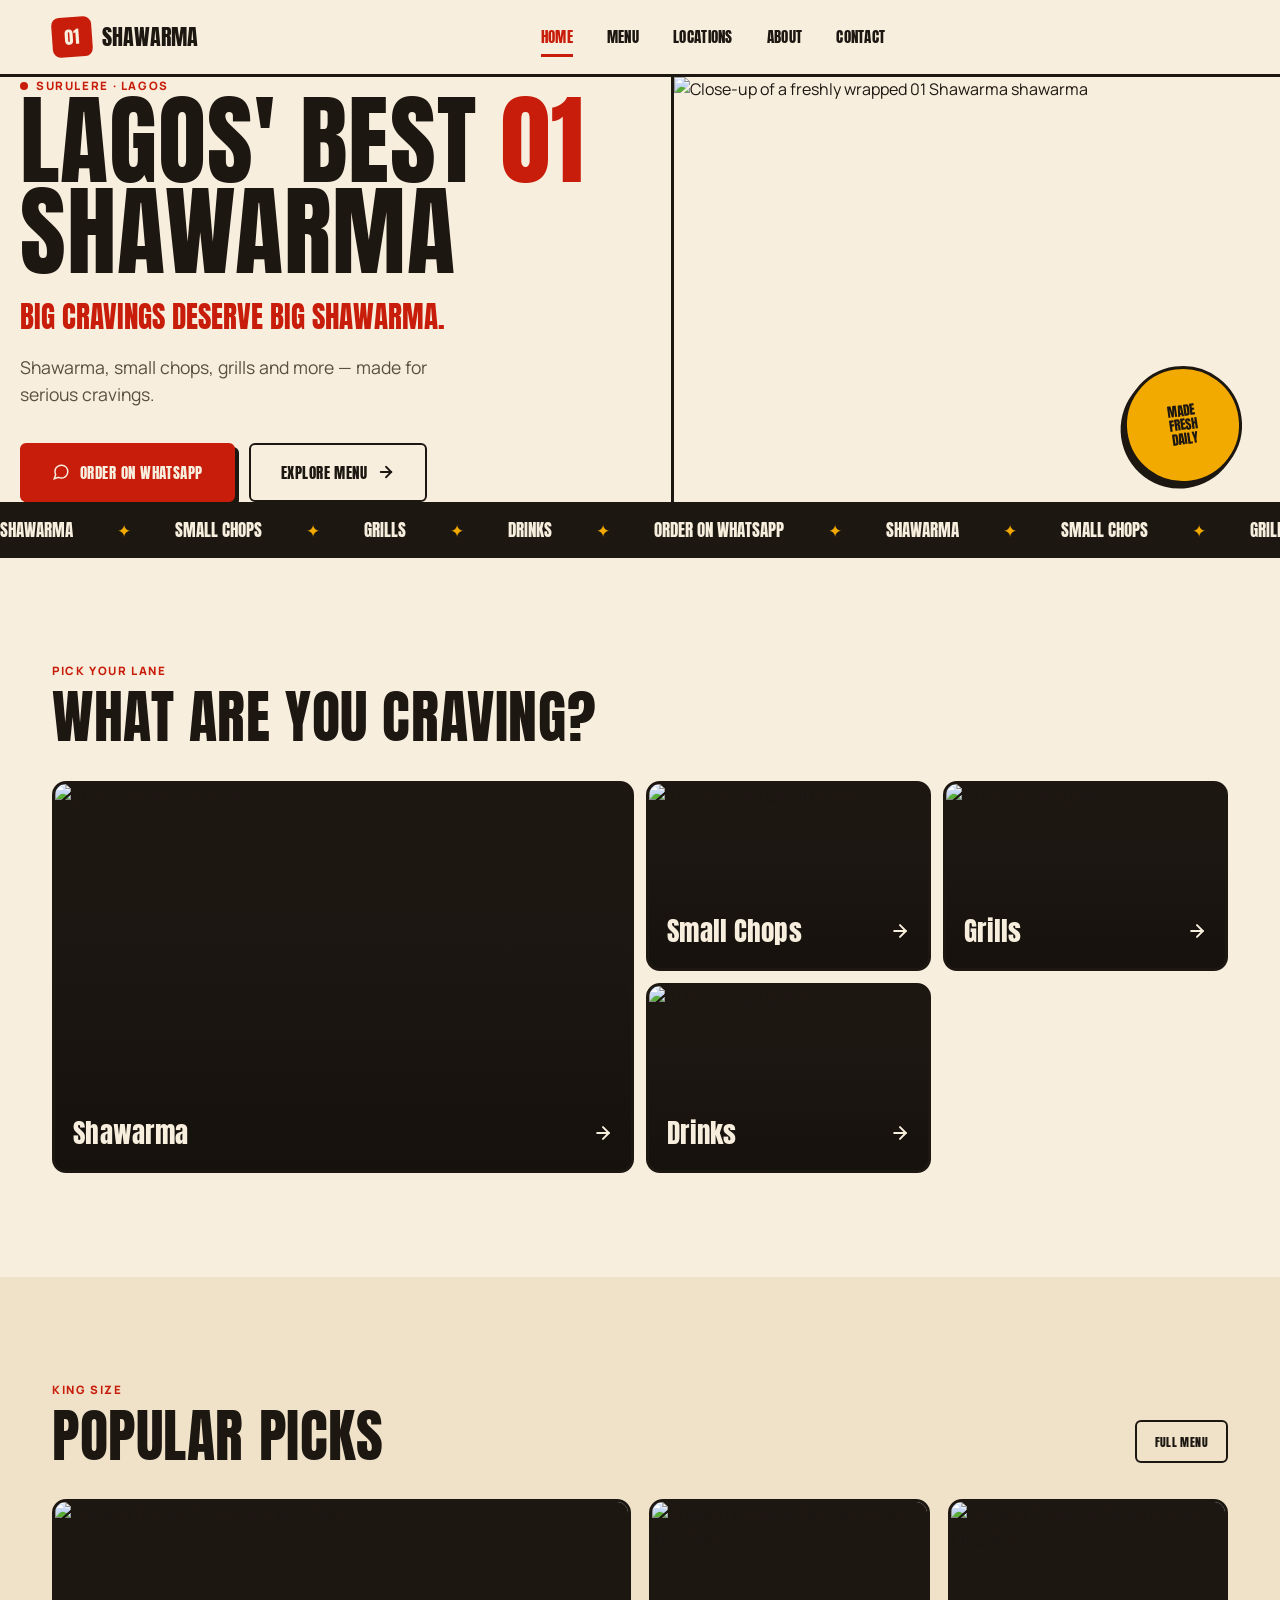
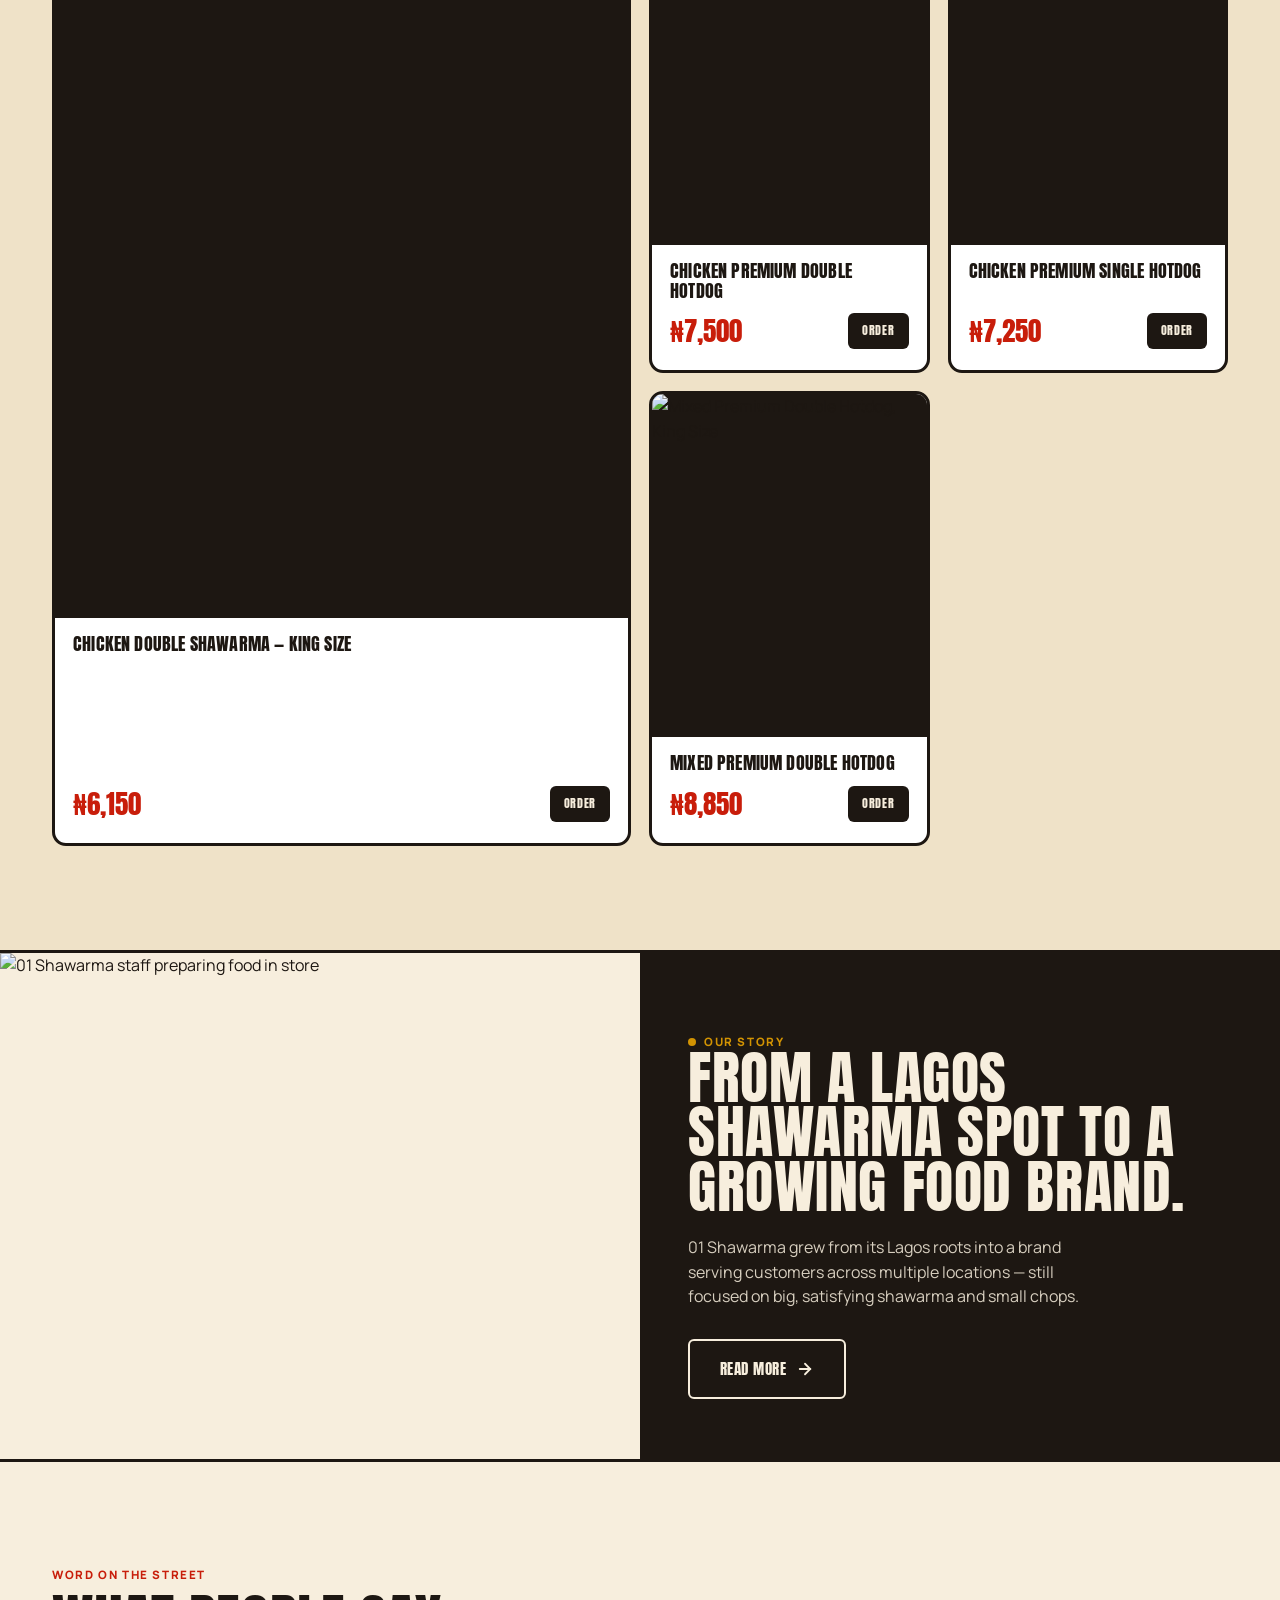
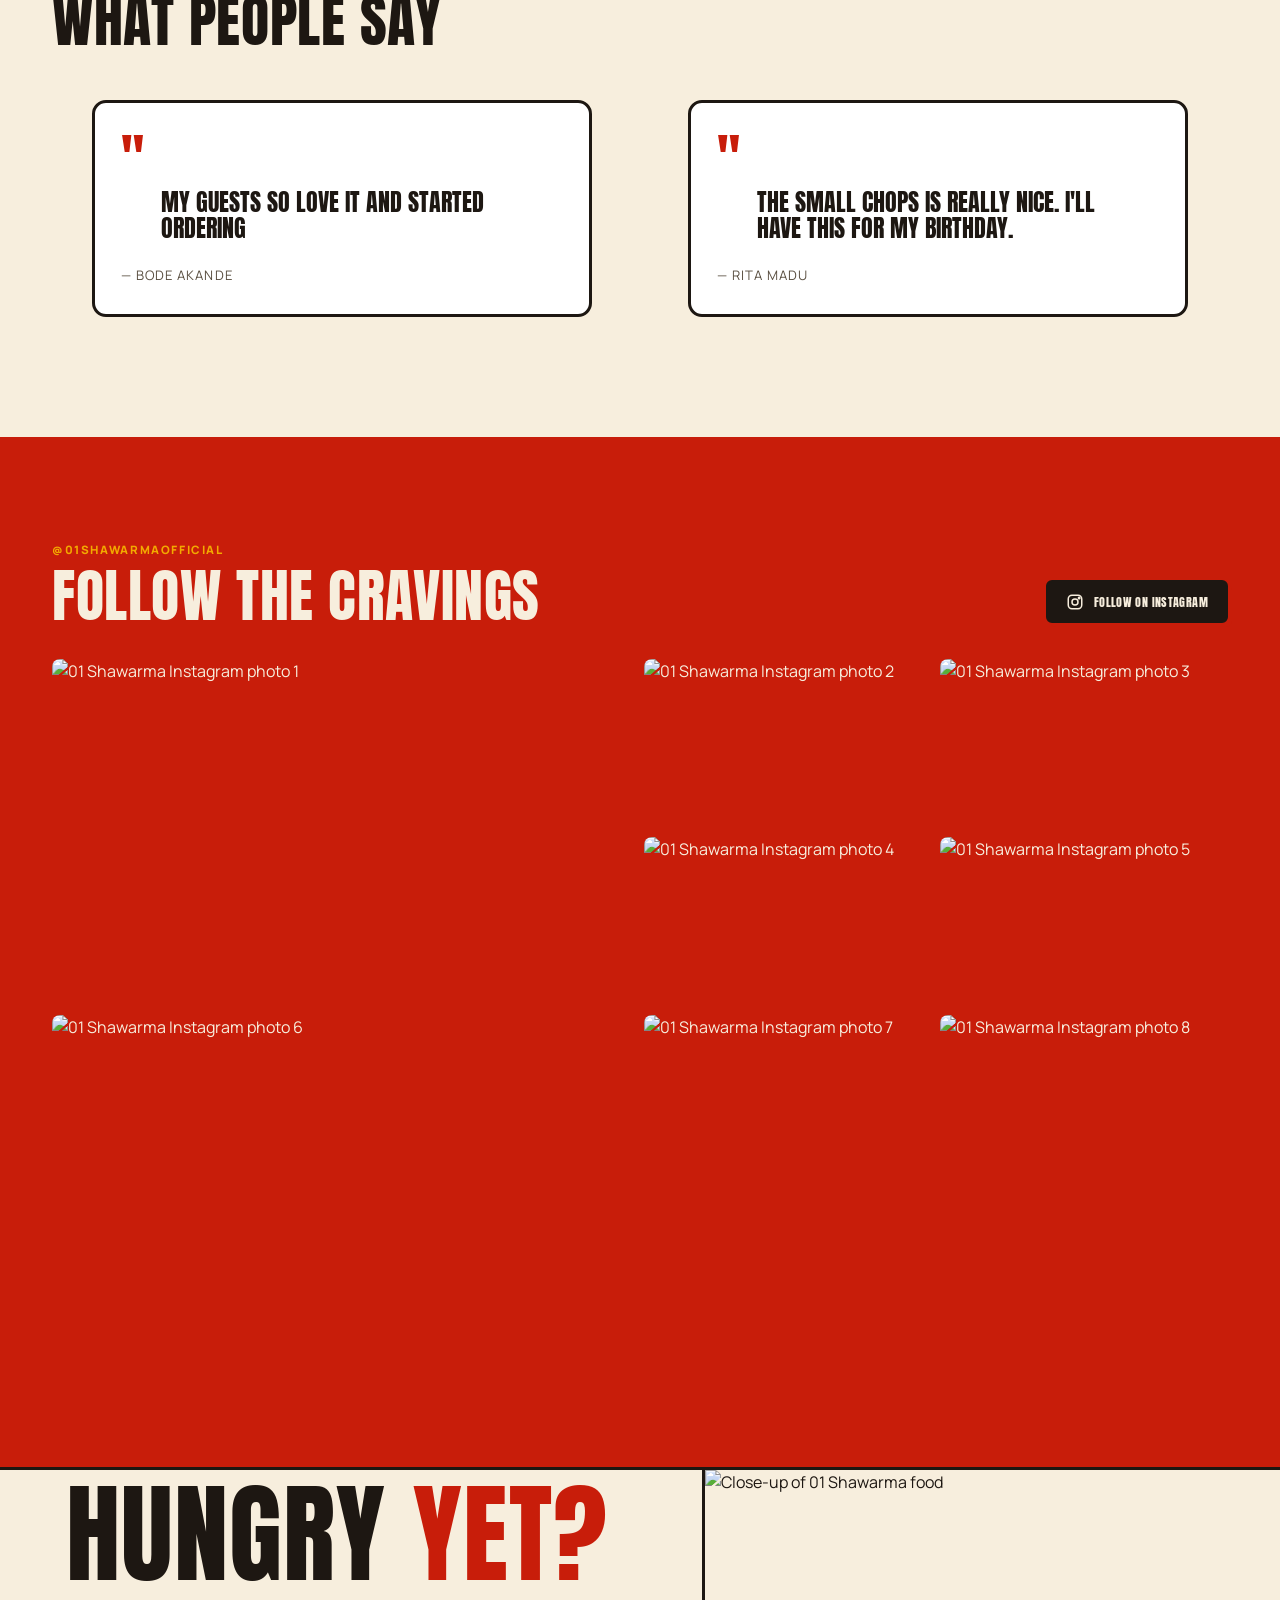
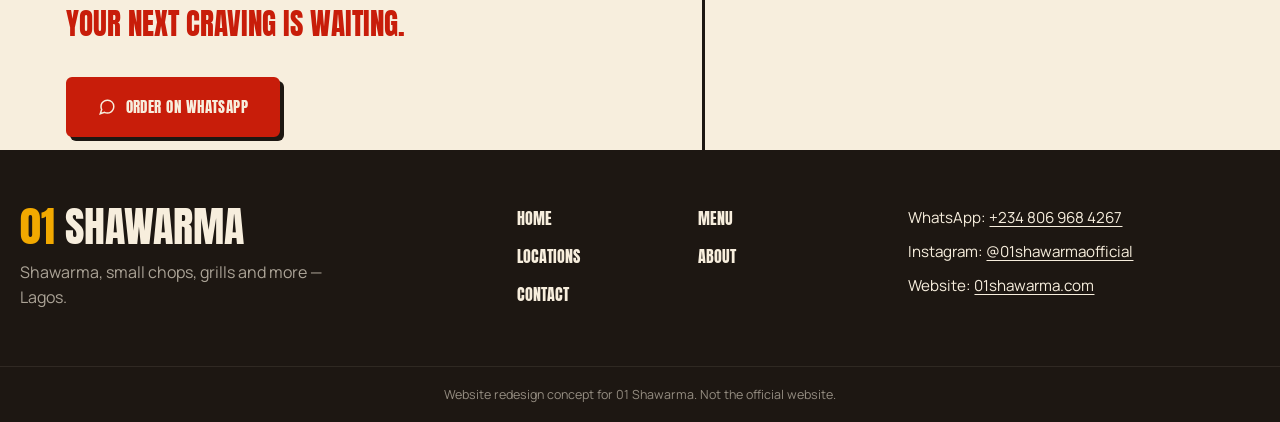
==== commit c3cb2b75: "Add files via upload" ====
--- a/index.html
+++ b/index.html
@@ -69,7 +69,7 @@
         </div>
       </div>
       <div class="hero__media">
-        <img src="images/hero-shawarma.svg" alt="Close-up of a freshly wrapped 01 Shawarma shawarma" />
+        <img src="images/hero-shawarma.webp" alt="Close-up of a freshly wrapped 01 Shawarma shawarma" />
         <div class="hero__badge">Made<br />fresh<br />daily</div>
       </div>
     </div>
@@ -94,7 +94,7 @@
     </div>
     <div class="bento">
       <a class="tile tile--feature" href="menu.html?category=Chicken%20Shawarma">
-        <img src="images/cat-shawarma.svg" alt="01 Shawarma Shawarma" />
+        <img src="images/cat-shawarma.webp" alt="01 Shawarma Shawarma" />
         <div class="tile__scrim"></div>
         <div class="tile__label">
           <h3>Shawarma</h3>
@@ -102,7 +102,7 @@
         </div>
       </a>
       <a class="tile" href="menu.html?category=Snacks">
-        <img src="images/cat-smallchops.svg" alt="01 Shawarma Small Chops" />
+        <img src="images/cat-smallchops.webp" alt="01 Shawarma Small Chops" />
         <div class="tile__scrim"></div>
         <div class="tile__label">
           <h3>Small Chops</h3>
@@ -110,7 +110,7 @@
         </div>
       </a>
       <a class="tile" href="menu.html?category=Special%2FMixed">
-        <img src="images/cat-grills.svg" alt="01 Shawarma Grills" />
+        <img src="images/cat-grills.webp" alt="01 Shawarma Grills" />
         <div class="tile__scrim"></div>
         <div class="tile__label">
           <h3>Grills</h3>
@@ -118,7 +118,7 @@
         </div>
       </a>
       <a class="tile" href="menu.html?category=Drinks">
-        <img src="images/cat-drinks.svg" alt="01 Shawarma Drinks" />
+        <img src="images/cat-drinks.webp" alt="01 Shawarma Drinks" />
         <div class="tile__scrim"></div>
         <div class="tile__label">
           <h3>Drinks</h3>
@@ -141,7 +141,7 @@
     </div>
     <div class="picks-grid">
       <article class="card-product">
-        <div class="card-product__media"><img src="images/pick-1.svg" alt="Chicken Double Shawarma, King Size" /></div>
+        <div class="card-product__media"><img src="images/pick-1.jpg" alt="Chicken Double Shawarma, King Size" /></div>
         <div class="card-product__body">
           <h3 class="card-product__name">Chicken Double Shawarma — King Size</h3>
           <div class="card-product__row">
@@ -151,7 +151,7 @@
         </div>
       </article>
       <article class="card-product">
-        <div class="card-product__media"><img src="images/pick-2.svg" alt="Chicken Premium Double Hotdog, King Size" /></div>
+        <div class="card-product__media"><img src="images/pick-2.webp" alt="Chicken Premium Double Hotdog, King Size" /></div>
         <div class="card-product__body">
           <h3 class="card-product__name">Chicken Premium Double Hotdog</h3>
           <div class="card-product__row">
@@ -161,7 +161,7 @@
         </div>
       </article>
       <article class="card-product">
-        <div class="card-product__media"><img src="images/pick-3.svg" alt="Chicken Premium Single Hotdog, King Size" /></div>
+        <div class="card-product__media"><img src="images/pick-3.jpg" alt="Chicken Premium Single Hotdog, King Size" /></div>
         <div class="card-product__body">
           <h3 class="card-product__name">Chicken Premium Single Hotdog</h3>
           <div class="card-product__row">
@@ -171,7 +171,7 @@
         </div>
       </article>
       <article class="card-product">
-        <div class="card-product__media"><img src="images/pick-4.svg" alt="Mixed Premium Double Hotdog, King Size" /></div>
+        <div class="card-product__media"><img src="images/pick-4.jpg" alt="Mixed Premium Double Hotdog, King Size" /></div>
         <div class="card-product__body">
           <h3 class="card-product__name">Mixed Premium Double Hotdog</h3>
           <div class="card-product__row">
@@ -186,7 +186,7 @@
 
 <!-- ======================= STORY ======================= -->
 <section class="split">
-  <div class="split__media"><img src="images/story-kitchen.svg" alt="01 Shawarma staff preparing food in store" /></div>
+  <div class="split__media"><img src="images/story-kitchen.webp" alt="01 Shawarma staff preparing food in store" /></div>
   <div class="split__copy">
     <p class="tag">Our story</p>
     <h2 class="h2">From a Lagos shawarma spot to a growing food brand.</h2>
@@ -236,14 +236,14 @@
       </a>
     </div>
     <div class="collage">
-      <a class="span-2" href="https://instagram.com/01shawarmaofficial" target="_blank" rel="noopener noreferrer" aria-label="01 Shawarma Instagram post 1"><img src="images/insta-1.svg" alt="01 Shawarma Instagram photo 1" /></a>
-      <a href="https://instagram.com/01shawarmaofficial" target="_blank" rel="noopener noreferrer" aria-label="01 Shawarma Instagram post 2"><img src="images/insta-2.svg" alt="01 Shawarma Instagram photo 2" /></a>
-      <a href="https://instagram.com/01shawarmaofficial" target="_blank" rel="noopener noreferrer" aria-label="01 Shawarma Instagram post 3"><img src="images/insta-3.svg" alt="01 Shawarma Instagram photo 3" /></a>
-      <a href="https://instagram.com/01shawarmaofficial" target="_blank" rel="noopener noreferrer" aria-label="01 Shawarma Instagram post 4"><img src="images/insta-4.svg" alt="01 Shawarma Instagram photo 4" /></a>
-      <a href="https://instagram.com/01shawarmaofficial" target="_blank" rel="noopener noreferrer" aria-label="01 Shawarma Instagram post 5"><img src="images/insta-5.svg" alt="01 Shawarma Instagram photo 5" /></a>
-      <a class="span-2" href="https://instagram.com/01shawarmaofficial" target="_blank" rel="noopener noreferrer" aria-label="01 Shawarma Instagram post 6"><img src="images/insta-6.svg" alt="01 Shawarma Instagram photo 6" /></a>
-      <a href="https://instagram.com/01shawarmaofficial" target="_blank" rel="noopener noreferrer" aria-label="01 Shawarma Instagram post 7"><img src="images/insta-7.svg" alt="01 Shawarma Instagram photo 7" /></a>
-      <a href="https://instagram.com/01shawarmaofficial" target="_blank" rel="noopener noreferrer" aria-label="01 Shawarma Instagram post 8"><img src="images/insta-8.svg" alt="01 Shawarma Instagram photo 8" /></a>
+      <a class="span-2" href="https://instagram.com/01shawarmaofficial" target="_blank" rel="noopener noreferrer" aria-label="01 Shawarma Instagram post 1"><img src="images/insta-1.webp" alt="01 Shawarma Instagram photo 1" /></a>
+      <a href="https://instagram.com/01shawarmaofficial" target="_blank" rel="noopener noreferrer" aria-label="01 Shawarma Instagram post 2"><img src="images/insta-2.webp" alt="01 Shawarma Instagram photo 2" /></a>
+      <a href="https://instagram.com/01shawarmaofficial" target="_blank" rel="noopener noreferrer" aria-label="01 Shawarma Instagram post 3"><img src="images/insta-3.jpg" alt="01 Shawarma Instagram photo 3" /></a>
+      <a href="https://instagram.com/01shawarmaofficial" target="_blank" rel="noopener noreferrer" aria-label="01 Shawarma Instagram post 4"><img src="images/insta-4.webp" alt="01 Shawarma Instagram photo 4" /></a>
+      <a href="https://instagram.com/01shawarmaofficial" target="_blank" rel="noopener noreferrer" aria-label="01 Shawarma Instagram post 5"><img src="images/insta-5.jpg" alt="01 Shawarma Instagram photo 5" /></a>
+      <a class="span-2" href="https://instagram.com/01shawarmaofficial" target="_blank" rel="noopener noreferrer" aria-label="01 Shawarma Instagram post 6"><img src="images/insta-6.jpg" alt="01 Shawarma Instagram photo 6" /></a>
+      <a href="https://instagram.com/01shawarmaofficial" target="_blank" rel="noopener noreferrer" aria-label="01 Shawarma Instagram post 7"><img src="images/insta-7.jpg" alt="01 Shawarma Instagram photo 7" /></a>
+      <a href="https://instagram.com/01shawarmaofficial" target="_blank" rel="noopener noreferrer" aria-label="01 Shawarma Instagram post 8"><img src="images/insta-8.jpg" alt="01 Shawarma Instagram photo 8" /></a>
     </div>
   </div>
 </section>
@@ -260,7 +260,7 @@
           Order on WhatsApp
         </a>
       </div>
-      <div class="final-cta__media"><img src="images/final-cta.svg" alt="Close-up of 01 Shawarma food" /></div>
+      <div class="final-cta__media"><img src="images/final-cta.jpg" alt="Close-up of 01 Shawarma food" /></div>
     </div>
   </div>
 </section>
@@ -282,7 +282,7 @@
     <div class="footer__contact">
       <p>WhatsApp: <a href="https://wa.me/2348069684267?text=Hi%2001%20Shawarma%2C%20I%27d%20like%20to%20place%20an%20order." target="_blank" rel="noopener noreferrer">+234 806 968 4267</a></p>
       <p>Instagram: <a href="https://instagram.com/01shawarmaofficial" target="_blank" rel="noopener noreferrer">@01shawarmaofficial</a></p>
-      <p>Website: <a href="https://01shawarma.com" target="_blank" rel="noopener noreferrer">01shawarma.com</a></p>
+      <p>Website: <a href="https://mahmud-b.github.io/01shawarma/" target="_blank" rel="noopener noreferrer">01shawarma.com</a></p>
     </div>
   </div>
   <div class="footer__bottom">Website redesign concept for 01 Shawarma. Not the official website.</div>
